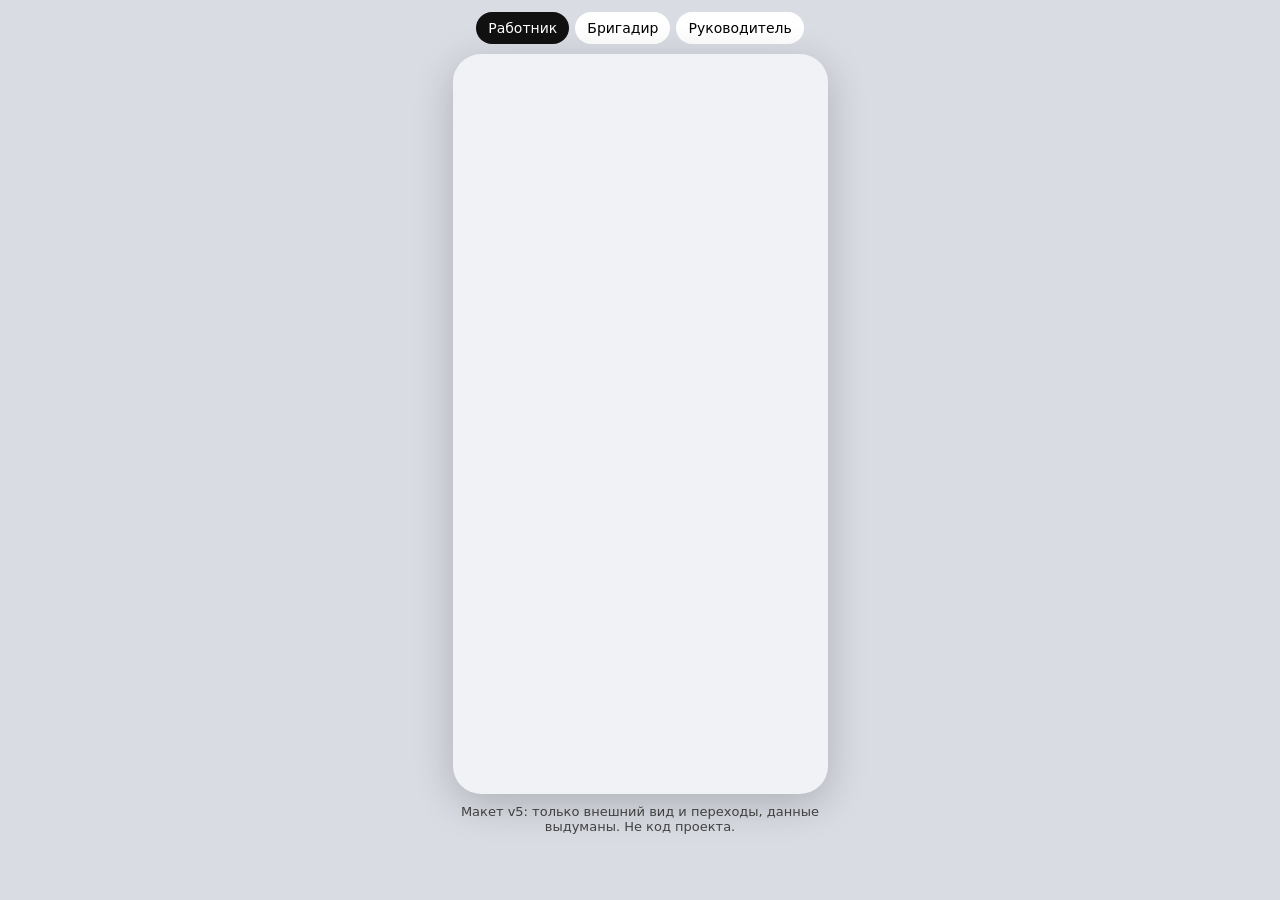
==== files/design/mockup-v5.html @ f3ca6386 "design: v5 references and clickable mockup (not app code), update STATUS" ====
<!DOCTYPE html>
<html lang="ru"><head><meta charset="utf-8"><meta name="viewport" content="width=device-width,initial-scale=1">
<title>TimeControl — макет v5 (не код проекта)</title>
<style>
:root{--bg:var(--tg-theme-secondary-bg-color,#f1f2f6);--card:var(--tg-theme-bg-color,#fff);--text:var(--tg-theme-text-color,#111);--hint:var(--tg-theme-hint-color,#8a8f98);--accent:var(--tg-theme-button-color,#2a8bf2);--accent-ink:var(--tg-theme-button-text-color,#fff);--ok:#1fa855;--bad:#e5484d;--warn:#f5a524}
@media (prefers-color-scheme:dark){:root{--bg:#0f1115;--card:#1b1e24;--text:#eef0f3;--hint:#8a8f98}}
*{box-sizing:border-box;margin:0;font-family:-apple-system,system-ui,Segoe UI,Roboto,sans-serif}
body{background:#d9dce3;display:flex;flex-direction:column;align-items:center;padding:12px;gap:10px;color:var(--text)}
.roles{display:flex;gap:6px}.roles button{border:0;padding:8px 12px;border-radius:20px;background:#fff;font-size:14px;cursor:pointer}.roles button.on{background:#111;color:#fff}
.phone{width:375px;max-width:100%;height:740px;background:var(--bg);border-radius:28px;overflow:hidden;position:relative;display:flex;flex-direction:column;box-shadow:0 10px 40px #0003}
.top{display:flex;justify-content:space-between;align-items:center;padding:14px 16px 6px}.top b{font-size:17px}.top small{color:var(--hint);display:block;font-size:12px}
.icon{border:0;background:none;font-size:22px;cursor:pointer;color:var(--text)}
.scroll{flex:1;overflow:auto;padding:6px 12px 90px}
.card{background:var(--card);border-radius:16px;padding:14px;margin-bottom:10px}
.h{font-size:13px;color:var(--hint);text-transform:uppercase;letter-spacing:.04em;margin:14px 4px 6px}
.banner{background:#fff4e0;color:#8a5a00;border-radius:12px;padding:10px 12px;margin-bottom:10px;font-size:14px;display:flex;justify-content:space-between;align-items:center}
.banner button{border:0;background:#8a5a00;color:#fff;border-radius:8px;padding:6px 10px}
.task-t{font-size:18px;font-weight:600}.sub{color:var(--hint);font-size:14px;margin-top:2px}
.ppl{display:flex;flex-wrap:wrap;gap:6px;margin-top:10px}.chip{background:var(--bg);border-radius:14px;padding:5px 10px;font-size:14px}.chip.bad{color:var(--bad)}.chip.ok{color:var(--ok)}
.big{width:100%;border:0;border-radius:14px;padding:16px;font-size:17px;font-weight:600;background:var(--accent);color:var(--accent-ink);margin-top:12px;cursor:pointer}
.done{margin-top:12px;padding:14px;border-radius:14px;background:#e7f7ee;color:var(--ok);font-weight:600;text-align:center}
.money{display:flex;justify-content:space-between;align-items:flex-end}.money .n{font-size:28px;font-weight:700}
.row{display:flex;justify-content:space-between;padding:10px 2px;border-bottom:1px solid #0000000f;font-size:15px}.row:last-child{border:0}.row .r{font-weight:600}
.fix{color:var(--warn);font-size:12px}
.stats{display:grid;grid-template-columns:repeat(3,1fr);gap:8px;margin-bottom:10px}.stat{background:var(--card);border-radius:14px;padding:10px;text-align:center}.stat b{font-size:22px;display:block}.stat span{font-size:12px;color:var(--hint)}.stat.bad b{color:var(--bad)}
.alert{display:flex;justify-content:space-between;align-items:center;padding:10px 0;border-bottom:1px solid #0000000f}.alert:last-child{border:0}.alert button{border:0;background:var(--bg);border-radius:8px;padding:6px 10px;color:var(--accent);cursor:pointer}
.allok{text-align:center;color:var(--ok);font-weight:600;padding:8px}
.tabs{position:absolute;bottom:0;left:0;right:0;display:flex;background:var(--card);border-top:1px solid #0000001a;padding:6px 0 14px}
.tabs button{flex:1;border:0;background:none;color:var(--hint);font-size:12px;cursor:pointer}.tabs button i{display:block;font-style:normal;font-size:22px}.tabs button.on{color:var(--accent)}
.fab{position:absolute;right:16px;bottom:84px;border:0;border-radius:28px;padding:14px 18px;background:var(--accent);color:var(--accent-ink);font-weight:600;box-shadow:0 4px 14px #0003;cursor:pointer}
.seg{display:flex;background:var(--card);border-radius:10px;padding:3px;margin-bottom:10px}.seg button{flex:1;border:0;background:none;padding:7px;border-radius:8px;color:var(--text)}.seg button.on{background:var(--bg);font-weight:600}
table{width:100%;border-collapse:collapse;font-size:14px}td,th{padding:8px 4px;text-align:center;border-bottom:1px solid #0000000f}td:first-child,th:first-child{text-align:left}th{color:var(--hint);font-weight:500}td.e{color:var(--bad)}
.sheet-bg{position:absolute;inset:0;background:#0006;display:none;align-items:flex-end}.sheet-bg.on{display:flex}
.sheet{background:var(--card);width:100%;border-radius:20px 20px 0 0;padding:16px 16px 24px}.sheet h3{font-size:18px;margin-bottom:12px}
.hrs{display:flex;gap:8px}.hrs button{flex:1;border:2px solid transparent;background:var(--bg);border-radius:12px;padding:14px 0;font-size:20px;font-weight:600;color:var(--text);cursor:pointer}.hrs button.on{border-color:var(--accent)}
.check{display:flex;justify-content:space-between;padding:11px 2px;border-bottom:1px solid #0000000f;font-size:16px}
.menu a{display:block;padding:14px 4px;border-bottom:1px solid #0000000f;color:var(--text);text-decoration:none;font-size:16px}
.note{max-width:375px;font-size:13px;color:#444;text-align:center}
</style></head><body>
<div class="roles"><button data-r="worker" class="on">Работник</button><button data-r="lead">Бригадир</button><button data-r="boss">Руководитель</button></div>
<div class="phone" id="phone"></div>
<div class="note">Макет v5: только внешний вид и переходы, данные выдуманы. Не код проекта.</div>
<script>
const $=s=>document.querySelector(s);let role='worker',tab='today',logged=false,taskOpen=false,seg='act';
const crew=['Иван','Пётр','Олег','Марко'];
function top(name,sub,menu){return `<div class="top"><div><b>${name}</b><small>${sub}</small></div>${menu?'<button class="icon" onclick="openMenu()">☰</button>':'<button class="icon">🌐</button>'}</div>`}
function taskCard(lead){return `<div class="card"><div class="task-t">Ферма 2 · Поле 3</div><div class="sub">AgroSur · 📍 открыть карту</div>
<div class="ppl"><span class="chip">★ Иван</span><span class="chip">Пётр</span><span class="chip">Олег</span><span class="chip">Марко</span></div>
${logged?`<div class="done">✓ ${lead?'Бригада: 4 × 8 ч':'Записано 8 ч'} · изменить</div>`:`<button class="big" onclick="openHours(${lead})">${lead?'Записать за бригаду':'Записать часы'}</button>`}</div>`}
function worker(lead){return top(lead?'Иван · бригадир':'Пётр','Пятница, 30 октября')+`<div class="scroll">
<div class="banner">За вчера часы не записаны<button onclick="openHours(${lead})">Записать</button></div>
<div class="h">Сегодня</div>${taskCard(lead)}
<div class="card money"><div><div class="sub">К выплате за октябрь</div><div class="n">1 240</div><div class="sub">начислено 1 540 · аванс 300</div></div><div class="sub">›</div></div>
<div class="h">История</div><div class="card">
<div class="row"><span>Чт 29 · Ферма 2</span><span class="r">8 ч</span></div>
<div class="row"><span>Ср 28 · Ферма 2<br><span class="fix">исправлено: было 9 → 8, руководитель</span></span><span class="r">8 ч</span></div>
<div class="row"><span>Вт 27 · Склад Norte</span><span class="r">10 ч</span></div>
<div class="row"><span style="color:var(--accent)">Вся история ›</span><span></span></div></div></div>`}
function bossToday(){return top('Сегодня','Пятница, 30 октября',1)+`<div class="scroll">
<div class="stats"><div class="stat"><b>11</b><span>на работе</span></div><div class="stat"><b>64</b><span>часов</span></div><div class="stat bad"><b>2</b><span>без часов</span></div></div>
<div class="h">Требует внимания</div><div class="card">
<div class="alert"><span>Пётр — нет часов<br><span class="sub">Ферма 2 · вчера</span></span><button>Напомнить</button></div>
<div class="alert"><span>Склад Norte — 0 из 3 записали</span><button onclick="openTask()">Открыть</button></div></div>
<div class="h">Активные задания</div>
<div class="card" onclick="openTask()" style="cursor:pointer"><div class="task-t">Ферма 2 · Поле 3</div><div class="sub">AgroSur · 4 чел.</div><div class="ppl"><span class="chip ok">Иван 8</span><span class="chip ok">Олег 8</span><span class="chip ok">Марко 8</span><span class="chip bad">Пётр —</span></div></div>
<div class="card" onclick="openTask()" style="cursor:pointer"><div class="task-t">Склад Norte</div><div class="sub">Frutas Norte · 3 чел.</div><div class="ppl"><span class="chip bad">Ана —</span><span class="chip bad">Луис —</span><span class="chip bad">Сергей —</span></div></div>
</div><button class="fab">+ Задание</button>`}
function bossTasks(){return top('Задания','',1)+`<div class="scroll"><div class="seg">${[['act','Активные'],['done','Завершённые']].map(([k,t])=>`<button class="${seg==k?'on':''}" onclick="seg='${k}';render()">${t}</button>`).join('')}</div>
${seg=='act'?`<div class="card" onclick="openTask()" style="cursor:pointer"><div class="task-t">Ферма 2 · Поле 3</div><div class="sub">с 27.10 · 4 чел. · 120 ч</div></div><div class="card" onclick="openTask()" style="cursor:pointer"><div class="task-t">Склад Norte</div><div class="sub">с 30.10 · 3 чел. · 0 ч</div></div>`:`<div class="card"><div class="task-t">Обрезка, Ферма 1</div><div class="sub">01–24.10 · 6 чел. · 980 ч</div></div>`}
</div><button class="fab">+ Задание</button>`}
function taskScreen(){return `<div class="top"><button class="icon" onclick="taskOpen=false;render()">‹</button><div style="flex:1;margin-left:8px"><b>Ферма 2 · Поле 3</b><small>AgroSur · бригадир Иван</small></div><button class="icon">⋯</button></div><div class="scroll">
<div class="card"><table><tr><th></th><th>Пн</th><th>Вт</th><th>Ср</th><th>Чт</th><th>Пт</th></tr>
<tr><td>Иван</td><td>8</td><td>10</td><td>8</td><td>8</td><td>8</td></tr><tr><td>Пётр</td><td>8</td><td>10</td><td>8*</td><td>—</td><td class="e">—</td></tr>
<tr><td>Олег</td><td>8</td><td>10</td><td>8</td><td>8</td><td>8</td></tr><tr><td>Марко</td><td>8</td><td>10</td><td>8</td><td>8</td><td>8</td></tr></table>
<div class="sub" style="margin-top:8px">Тап по ячейке — внести/исправить (причина обязательна). * — исправлено</div></div>
<button class="big">Завершить задание</button></div>`}
function bossMoney(){return top('Деньги','Период 01–31 октября',1)+`<div class="scroll">
<div class="card money"><div><div class="sub">К выплате всего</div><div class="n">14 380</div><div class="sub">начислено 16 900 · авансы 2 520</div></div></div>
<div class="h">Сотрудники</div><div class="card">
<div class="row"><span>Иван · 168 ч</span><span class="r">1 610</span></div><div class="row"><span>Пётр · 154 ч</span><span class="r">1 240</span></div>
<div class="row"><span>Олег · 160 ч</span><span class="r">1 600</span></div><div class="row"><span style="color:var(--accent)">Ещё 8 ›</span><span></span></div></div>
<div class="card"><div class="row"><span>+ Аванс</span><span>›</span></div><div class="row"><span>Отчёты</span><span>›</span></div></div>
<button class="big">Закрыть период</button></div>`}
function render(){let h;if(role!='boss'){h=worker(role=='lead')}else if(taskOpen){h=taskScreen()}else{h={today:bossToday,tasks:bossTasks,money:bossMoney}[tab]()+`<div class="tabs">${[['today','🏠','Сегодня'],['tasks','📋','Задания'],['money','💶','Деньги']].map(([k,i,t])=>`<button class="${tab==k?'on':''}" onclick="tab='${k}';render()"><i>${i}</i>${t}</button>`).join('')}</div>`}
$('#phone').innerHTML=h+'<div class="sheet-bg" id="sb" onclick="if(event.target.id==\'sb\')closeS()"><div class="sheet" id="sh"></div></div>'}
function sheet(html){$('#sh').innerHTML=html;$('#sb').classList.add('on')}function closeS(){$('#sb').classList.remove('on')}
function pick(b){b.parentNode.querySelectorAll('button').forEach(x=>x.classList.remove('on'));b.classList.add('on')}
function openHours(lead){sheet(`<h3>${lead?'Часы за бригаду':'Сколько часов сегодня?'}</h3><div class="sub" style="margin-bottom:12px">Ферма 2 · Поле 3</div>
<div class="hrs"><button onclick="pick(this)">6</button><button class="on" onclick="pick(this)">8</button><button onclick="pick(this)">10</button><button onclick="pick(this)">…</button></div>
${lead?`<div style="margin-top:12px">${crew.map(n=>`<label class="check"><span>${n}</span><input type="checkbox" checked></label>`).join('')}</div>`:''}
<button class="big" onclick="logged=true;closeS();render()">Сохранить</button>`)}
function openTask(){taskOpen=true;render()}
function openMenu(){sheet(`<h3>Меню</h3><div class="menu"><a>👥 Люди</a><a>🏢 Заказчики и локации</a><a>🧰 Инвентарь</a><a>🌐 Язык</a></div>`)}
document.querySelectorAll('.roles button').forEach(b=>b.onclick=()=>{document.querySelectorAll('.roles button').forEach(x=>x.classList.remove('on'));b.classList.add('on');role=b.dataset.r;logged=false;taskOpen=false;tab='today';render()});
render();
</script></body></html>
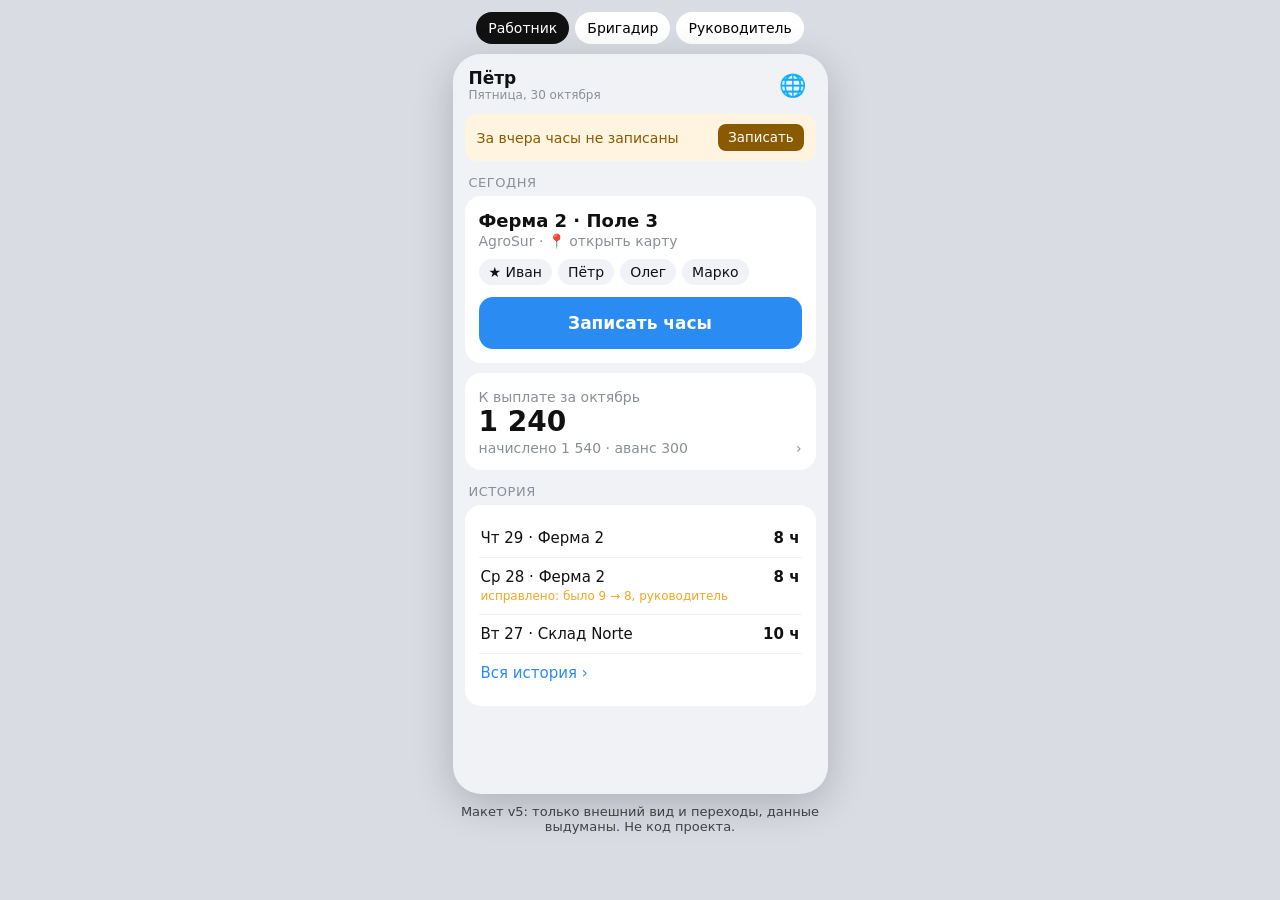
==== commit af8e1ce1: "design: v5 mockup fix (top->hdr), references confirmed, status" ====
--- a/files/design/mockup-v5.html
+++ b/files/design/mockup-v5.html
@@ -43,11 +43,11 @@
 <script>
 const $=s=>document.querySelector(s);let role='worker',tab='today',logged=false,taskOpen=false,seg='act';
 const crew=['Иван','Пётр','Олег','Марко'];
-function top(name,sub,menu){return `<div class="top"><div><b>${name}</b><small>${sub}</small></div>${menu?'<button class="icon" onclick="openMenu()">☰</button>':'<button class="icon">🌐</button>'}</div>`}
+function hdr(name,sub,menu){return `<div class="top"><div><b>${name}</b><small>${sub}</small></div>${menu?'<button class="icon" onclick="openMenu()">☰</button>':'<button class="icon">🌐</button>'}</div>`}
 function taskCard(lead){return `<div class="card"><div class="task-t">Ферма 2 · Поле 3</div><div class="sub">AgroSur · 📍 открыть карту</div>
 <div class="ppl"><span class="chip">★ Иван</span><span class="chip">Пётр</span><span class="chip">Олег</span><span class="chip">Марко</span></div>
 ${logged?`<div class="done">✓ ${lead?'Бригада: 4 × 8 ч':'Записано 8 ч'} · изменить</div>`:`<button class="big" onclick="openHours(${lead})">${lead?'Записать за бригаду':'Записать часы'}</button>`}</div>`}
-function worker(lead){return top(lead?'Иван · бригадир':'Пётр','Пятница, 30 октября')+`<div class="scroll">
+function worker(lead){return hdr(lead?'Иван · бригадир':'Пётр','Пятница, 30 октября')+`<div class="scroll">
 <div class="banner">За вчера часы не записаны<button onclick="openHours(${lead})">Записать</button></div>
 <div class="h">Сегодня</div>${taskCard(lead)}
 <div class="card money"><div><div class="sub">К выплате за октябрь</div><div class="n">1 240</div><div class="sub">начислено 1 540 · аванс 300</div></div><div class="sub">›</div></div>
@@ -56,7 +56,7 @@
 <div class="row"><span>Ср 28 · Ферма 2<br><span class="fix">исправлено: было 9 → 8, руководитель</span></span><span class="r">8 ч</span></div>
 <div class="row"><span>Вт 27 · Склад Norte</span><span class="r">10 ч</span></div>
 <div class="row"><span style="color:var(--accent)">Вся история ›</span><span></span></div></div></div>`}
-function bossToday(){return top('Сегодня','Пятница, 30 октября',1)+`<div class="scroll">
+function bossToday(){return hdr('Сегодня','Пятница, 30 октября',1)+`<div class="scroll">
 <div class="stats"><div class="stat"><b>11</b><span>на работе</span></div><div class="stat"><b>64</b><span>часов</span></div><div class="stat bad"><b>2</b><span>без часов</span></div></div>
 <div class="h">Требует внимания</div><div class="card">
 <div class="alert"><span>Пётр — нет часов<br><span class="sub">Ферма 2 · вчера</span></span><button>Напомнить</button></div>
@@ -65,7 +65,7 @@
 <div class="card" onclick="openTask()" style="cursor:pointer"><div class="task-t">Ферма 2 · Поле 3</div><div class="sub">AgroSur · 4 чел.</div><div class="ppl"><span class="chip ok">Иван 8</span><span class="chip ok">Олег 8</span><span class="chip ok">Марко 8</span><span class="chip bad">Пётр —</span></div></div>
 <div class="card" onclick="openTask()" style="cursor:pointer"><div class="task-t">Склад Norte</div><div class="sub">Frutas Norte · 3 чел.</div><div class="ppl"><span class="chip bad">Ана —</span><span class="chip bad">Луис —</span><span class="chip bad">Сергей —</span></div></div>
 </div><button class="fab">+ Задание</button>`}
-function bossTasks(){return top('Задания','',1)+`<div class="scroll"><div class="seg">${[['act','Активные'],['done','Завершённые']].map(([k,t])=>`<button class="${seg==k?'on':''}" onclick="seg='${k}';render()">${t}</button>`).join('')}</div>
+function bossTasks(){return hdr('Задания','',1)+`<div class="scroll"><div class="seg">${[['act','Активные'],['done','Завершённые']].map(([k,t])=>`<button class="${seg==k?'on':''}" onclick="seg='${k}';render()">${t}</button>`).join('')}</div>
 ${seg=='act'?`<div class="card" onclick="openTask()" style="cursor:pointer"><div class="task-t">Ферма 2 · Поле 3</div><div class="sub">с 27.10 · 4 чел. · 120 ч</div></div><div class="card" onclick="openTask()" style="cursor:pointer"><div class="task-t">Склад Norte</div><div class="sub">с 30.10 · 3 чел. · 0 ч</div></div>`:`<div class="card"><div class="task-t">Обрезка, Ферма 1</div><div class="sub">01–24.10 · 6 чел. · 980 ч</div></div>`}
 </div><button class="fab">+ Задание</button>`}
 function taskScreen(){return `<div class="top"><button class="icon" onclick="taskOpen=false;render()">‹</button><div style="flex:1;margin-left:8px"><b>Ферма 2 · Поле 3</b><small>AgroSur · бригадир Иван</small></div><button class="icon">⋯</button></div><div class="scroll">
@@ -74,7 +74,7 @@
 <tr><td>Олег</td><td>8</td><td>10</td><td>8</td><td>8</td><td>8</td></tr><tr><td>Марко</td><td>8</td><td>10</td><td>8</td><td>8</td><td>8</td></tr></table>
 <div class="sub" style="margin-top:8px">Тап по ячейке — внести/исправить (причина обязательна). * — исправлено</div></div>
 <button class="big">Завершить задание</button></div>`}
-function bossMoney(){return top('Деньги','Период 01–31 октября',1)+`<div class="scroll">
+function bossMoney(){return hdr('Деньги','Период 01–31 октября',1)+`<div class="scroll">
 <div class="card money"><div><div class="sub">К выплате всего</div><div class="n">14 380</div><div class="sub">начислено 16 900 · авансы 2 520</div></div></div>
 <div class="h">Сотрудники</div><div class="card">
 <div class="row"><span>Иван · 168 ч</span><span class="r">1 610</span></div><div class="row"><span>Пётр · 154 ч</span><span class="r">1 240</span></div>
